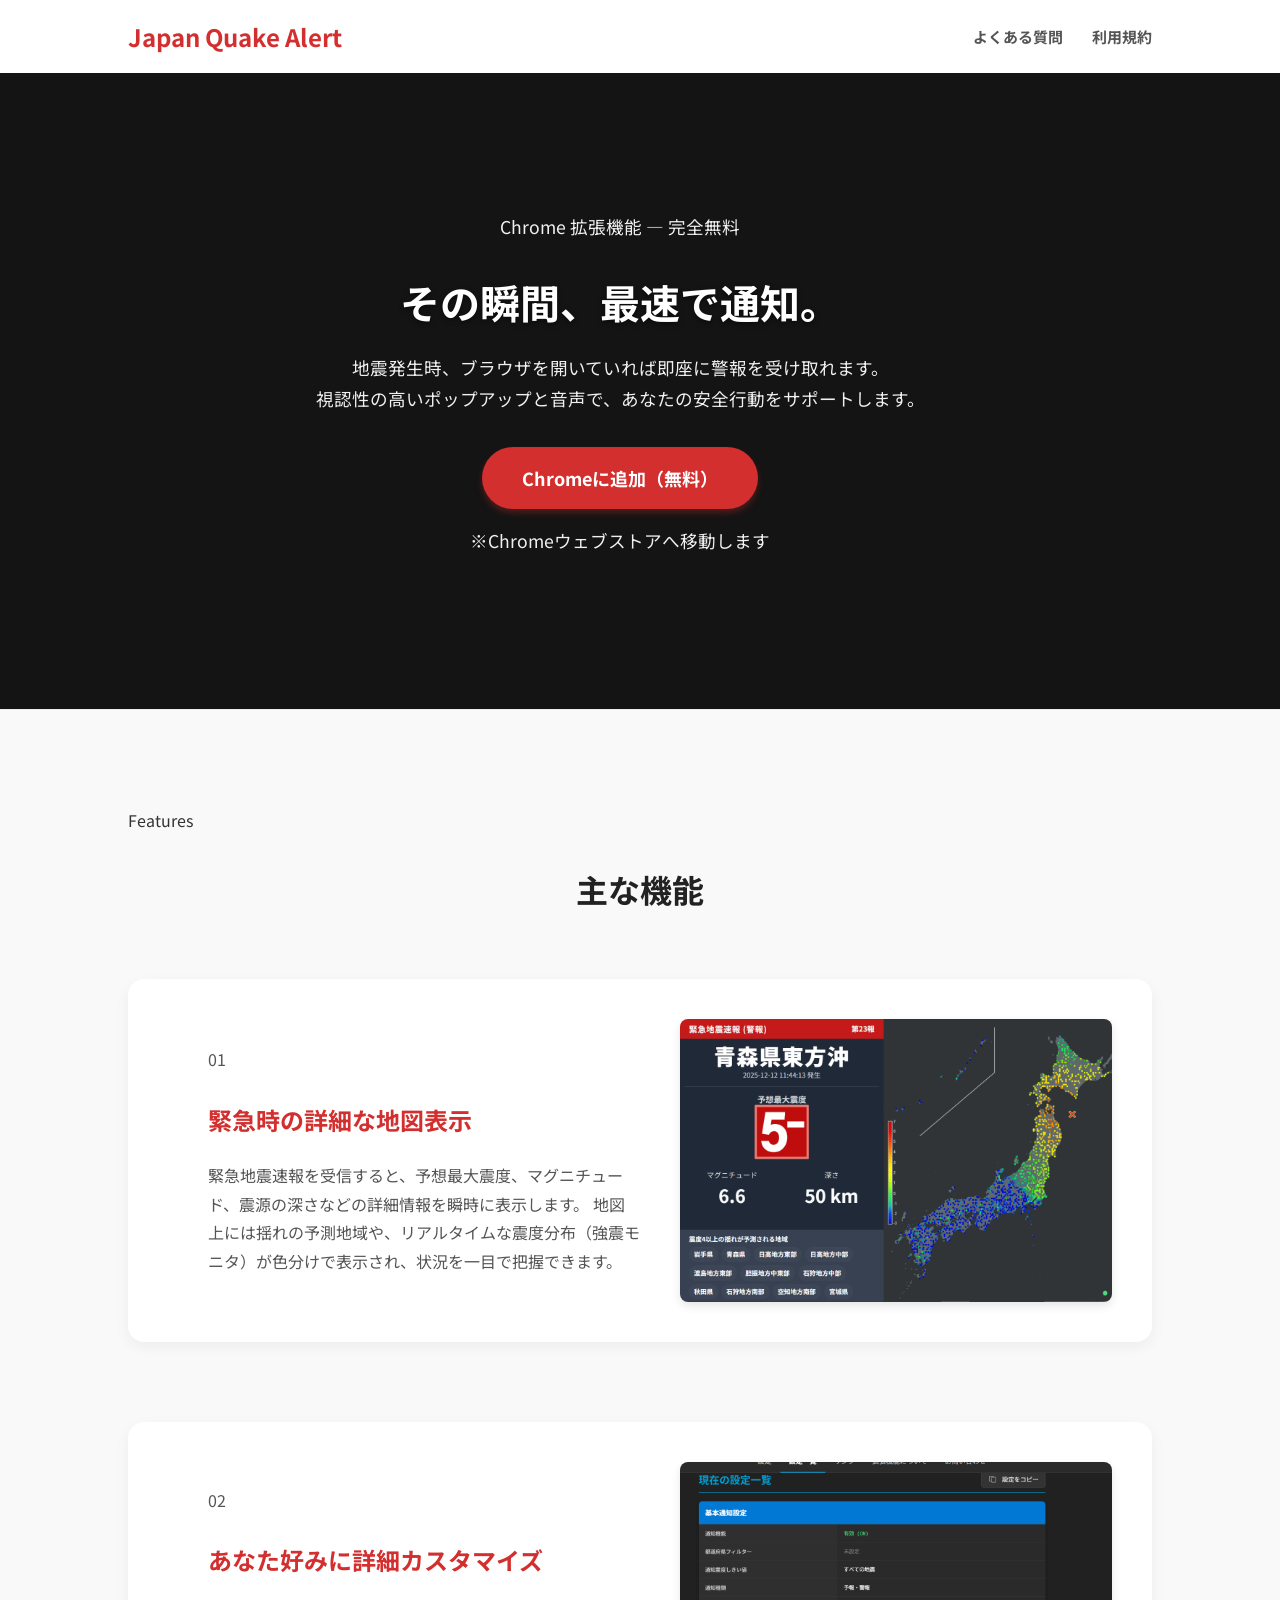
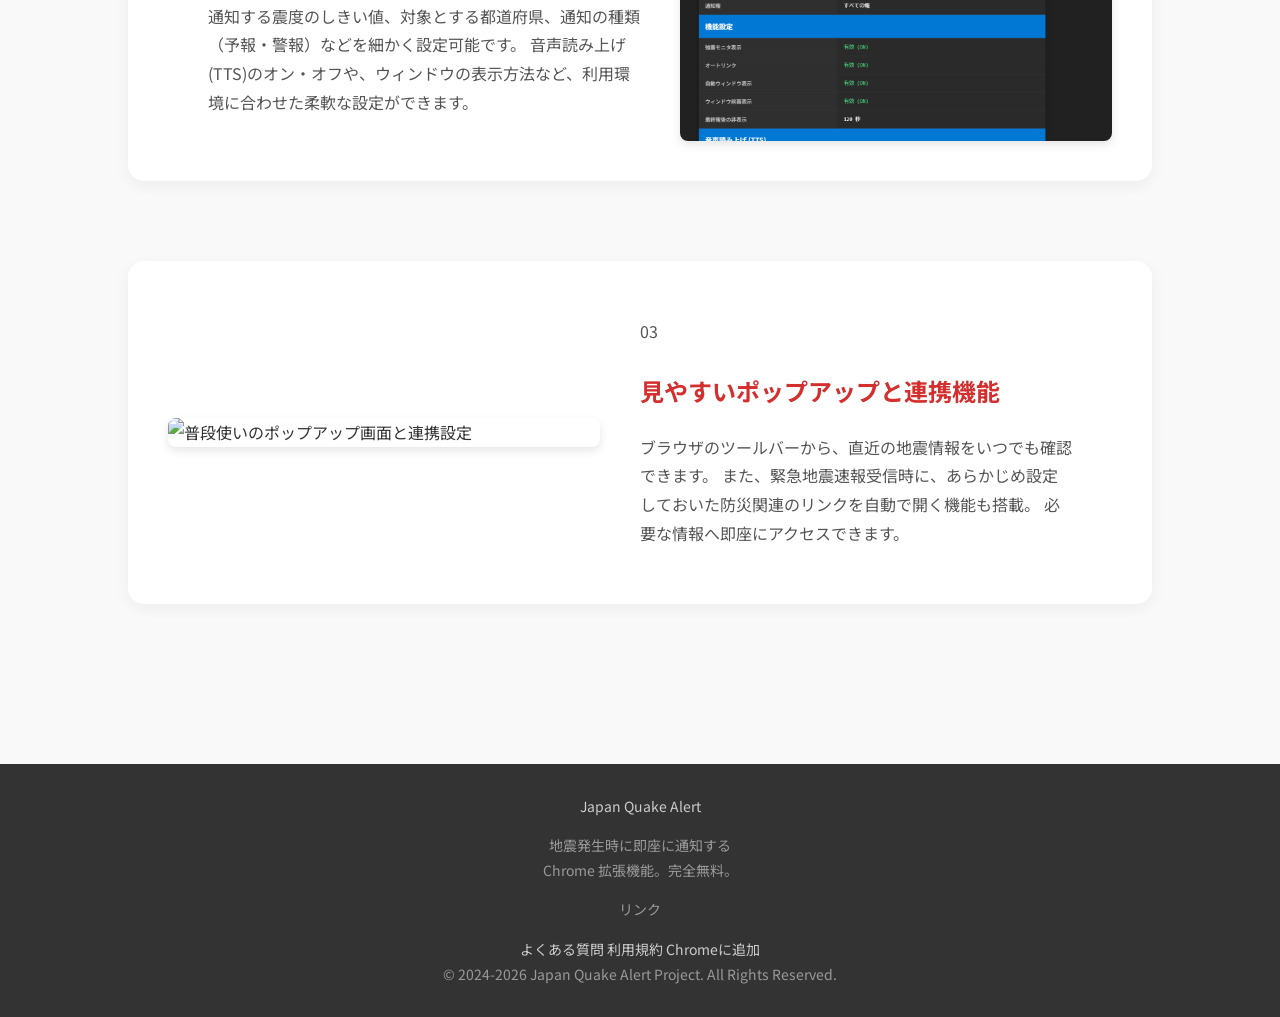
==== index.html @ 2f14e23c "index.htmlの内容を更新し、スタイルと構造を改善" ====
<!DOCTYPE html>
<html lang="ja">

<head>
    <meta charset="UTF-8">
    <meta name="viewport" content="width=device-width, initial-scale=1.0">
    <title>Japan Quake Alert - chrome拡張機能</title>
    <link rel="stylesheet" href="style.css">
    <link
        href="https://fonts.googleapis.com/css2?family=Inter:wght@400;500;600;700&family=Noto+Sans+JP:wght@400;700&display=swap"
        rel="stylesheet">
</head>

<body>

    <header>
        <div class="container header-container">
            <h1 class="logo"><a href="index.html">Japan Quake Alert</a></h1>
            <nav class="global-nav">
                <a href="faq.html">よくある質問</a>
                <a href="terms.html">利用規約</a>
            </nav>
        </div>
    </header>

    <section class="hero">
        <video class="hero-bg-video" src="data/video/video.mp4" autoplay loop muted playsinline></video>

        <div class="container hero-content">
            <div class="hero-text">
                <p class="hero-eyebrow">Chrome 拡張機能 &mdash; 完全無料</p>
                <h2>その瞬間、最速で通知。</h2>
                <p>地震発生時、ブラウザを開いていれば即座に警報を受け取れます。<br>
                    視認性の高いポップアップと音声で、あなたの安全行動をサポートします。</p>
                <div class="hero-actions">
                    <a href="https://chromewebstore.google.com/detail/japan-quake-alert/eicpbodfpiaimdkjbmbiomgefjflgibj"
                        class="btn-primary" target="_blank" rel="noopener">Chromeに追加（無料）</a>
                    <p class="note">※Chromeウェブストアへ移動します</p>
                </div>
            </div>
        </div>
    </section>
    <section class="features">
        <div class="container">
            <div class="section-header">
                <p class="section-eyebrow">Features</p>
                <h2 class="section-title">主な機能</h2>
            </div>

            <div class="feature-item">
                <div class="feature-text">
                    <p class="feature-number">01</p>
                    <h3>緊急時の詳細な地図表示</h3>
                    <p>緊急地震速報を受信すると、予想最大震度、マグニチュード、震源の深さなどの詳細情報を瞬時に表示します。
                        地図上には揺れの予測地域や、リアルタイムな震度分布（強震モニタ）が色分けで表示され、状況を一目で把握できます。</p>
                </div>
                <div class="feature-image">
                    <img src="data/images/alert_map.png" alt="緊急地震速報の地図表示画面">
                </div>
            </div>

            <div class="feature-item">
                <div class="feature-text">
                    <p class="feature-number">02</p>
                    <h3>あなた好みに詳細カスタマイズ</h3>
                    <p>通知する震度のしきい値、対象とする都道府県、通知の種類（予報・警報）などを細かく設定可能です。
                        音声読み上げ(TTS)のオン・オフや、ウィンドウの表示方法など、利用環境に合わせた柔軟な設定ができます。</p>
                </div>
                <div class="feature-image">
                    <img src="data/images/settings.png" alt="詳細な設定画面">
                </div>
            </div>

            <div class="feature-item feature-reverse">
                <div class="feature-text">
                    <p class="feature-number">03</p>
                    <h3>見やすいポップアップと連携機能</h3>
                    <p>ブラウザのツールバーから、直近の地震情報をいつでも確認できます。 また、緊急地震速報受信時に、あらかじめ設定しておいた防災関連のリンクを自動で開く機能も搭載。
                        必要な情報へ即座にアクセスできます。</p>
                </div>
                <div class="feature-image">
                    <img src="data/images/popup.png" alt="普段使いのポップアップ画面と連携設定">
                </div>
            </div>
        </div>
    </section>

    <footer>
        <div class="container">
            <div class="footer-inner">
                <div class="footer-brand">
                    <a href="index.html" class="footer-logo">Japan Quake Alert</a>
                    <p>地震発生時に即座に通知する<br>Chrome 拡張機能。完全無料。</p>
                </div>
                <div class="footer-nav-group">
                    <p class="footer-nav-title">リンク</p>
                    <a href="faq.html">よくある質問</a>
                    <a href="terms.html">利用規約</a>
                    <a href="https://chromewebstore.google.com/detail/japan-quake-alert/eicpbodfpiaimdkjbmbiomgefjflgibj"
                        target="_blank" rel="noopener">Chromeに追加</a>
                </div>
            </div>
            <div class="footer-bottom">
                &copy; 2024-2026 Japan Quake Alert Project. All Rights Reserved.
            </div>
        </div>
    </footer>

</body>

</html>
---- style.css ----
body {
    font-family: 'Noto Sans JP', sans-serif;
    margin: 0;
    padding: 0;
    color: #333;
    line-height: 1.8;
    background-color: #f9f9f9;
}

.container {
    max-width: 1024px;
    margin: 0 auto;
    padding: 0 20px;
}

img {
    max-width: 100%;
    height: auto;
    display: block;
    border-radius: 8px;
    box-shadow: 0 4px 10px rgba(0,0,0,0.1);
}

header {
    background-color: #fff;
    box-shadow: 0 2px 5px rgba(0,0,0,0.05);
    padding: 15px 0;
}

.header-container {
    display: flex;
    justify-content: space-between;
    align-items: center;
}

.logo a {
    text-decoration: none;
    color: inherit;
}

.global-nav a {
    text-decoration: none;
    color: #555;
    font-weight: bold;
    margin-left: 25px;
    font-size: 15px;
    transition: color 0.3s;
}

.global-nav a:hover {
    color: #d32f2f;
}

@media (max-width: 600px) {
    .header-container {
        flex-direction: column;
    }
    
    .global-nav {
        margin-top: 15px;
    }

    .global-nav a {
        margin: 0 10px;
    }
}

.logo {
    margin: 0;
    font-size: 24px;
    color: #d32f2f;
    font-weight: 700;
}

.hero {
    background-color: #fff;
    padding: 60px 0;
    border-bottom: 1px solid #eee;
}

.hero-content {
    display: flex;
    align-items: center;
    justify-content: space-between;
}

.hero-text {
    flex: 1;
    padding-right: 40px;
}

.hero-image {
    flex: 1;
    text-align: center;
}

.hero-image img {
    max-width: 80%;
    margin: 0 auto;
}

.hero h2 {
    font-size: 40px;
    margin-bottom: 20px;
    line-height: 1.3;
    color: #222;
}

.hero p {
    font-size: 18px;
    margin-bottom: 30px;
    color: #666;
}

.btn-primary {
    background-color: #d32f2f;
    color: #fff;
    padding: 15px 40px;
    text-decoration: none;
    border-radius: 50px;
    font-weight: bold;
    font-size: 18px;
    transition: all 0.3s;
    display: inline-block;
    box-shadow: 0 4px 6px rgba(211, 47, 47, 0.3);
}

.btn-primary:hover {
    background-color: #b71c1c;
    transform: translateY(-2px);
    box-shadow: 0 6px 12px rgba(211, 47, 47, 0.4);
}

.note {
    font-size: 13px;
    margin-top: 15px;
    color: #999;
}

.features {
    padding: 80px 0;
}

.section-title {
    text-align: center;
    font-size: 32px;
    margin-bottom: 60px;
    color: #222;
}

.feature-item {
    display: flex;
    align-items: center;
    justify-content: space-between;
    margin-bottom: 80px;
    background-color: #fff;
    padding: 40px;
    border-radius: 16px;
    box-shadow: 0 5px 15px rgba(0,0,0,0.05);
}

.feature-reverse {
    flex-direction: row-reverse;
}

.feature-text {
    flex: 1;
    padding: 0 40px;
}

.feature-image {
    flex: 1;
}

.feature-text h3 {
    font-size: 24px;
    margin-bottom: 20px;
    color: #d32f2f;
}

.feature-text p {
    font-size: 16px;
    color: #555;
}

footer {
    background-color: #333;
    color: #999;
    text-align: center;
    padding: 30px 0;
    font-size: 14px;
}

footer a {
    color: #ccc;
    text-decoration: none;
    transition: color 0.3s;
}

footer a:hover {
    color: #fff;
}

.hero {
    position: relative;
    overflow: hidden;
    padding: 120px 0;
    color: #fff;
    background-color: #333;
}

.hero-bg-video {
    position: absolute;
    top: 0;
    left: 0;
    width: 100%;
    height: 100%;
    object-fit: cover;
    z-index: 1;
}

.hero::before {
    content: '';
    position: absolute;
    top: 0;
    left: 0;
    width: 100%;
    height: 100%;
    background-color: rgba(0, 0, 0, 0.6);
    backdrop-filter: blur(5px);
    -webkit-backdrop-filter: blur(5px);
    z-index: 2;
}

.hero-content {
    position: relative;
    z-index: 3;
    text-align: center;
}

.hero-text {
    max-width: 800px;
    margin: 0 auto;
}
.hero h2 {
    color: #fff;
    font-size: 2.5rem;
    margin-bottom: 1.5rem;
    text-shadow: 0 2px 5px rgba(0,0,0,0.5);
}
.hero p {
    color: #f0f0f0;
    font-size: 1.1rem;
    margin-bottom: 2rem;
}
.note {
    color: #ccc;
    margin-top: 1rem;
}

.logo a {
    text-decoration: none;
    color: inherit;
}

.page-content {
    max-width: 800px;
    padding: 60px 20px;
    background-color: #fff;
    margin-top: 20px;
    margin-bottom: 20px;
    border-radius: 8px;
    box-shadow: 0 2px 10px rgba(0,0,0,0.05);
}

.page-title {
    text-align: center;
    font-size: 28px;
    margin-bottom: 50px;
    color: #333;
}

.faq-item {
    margin-bottom: 40px;
    border-bottom: 1px solid #eee;
    padding-bottom: 20px;
}

.faq-item:last-child {
    border-bottom: none;
}

.question {
    font-size: 18px;
    color: #d32f2f;
    margin-bottom: 10px;
    display: flex;
    align-items: flex-start;
}

.question::before {
    content: "Q.";
    font-weight: bold;
    margin-right: 10px;
    font-size: 20px;
}

.answer {
    font-size: 16px;
    color: #555;
    line-height: 1.8;
    padding-left: 35px;
}

.btn-center {
    text-align: center;
    margin-top: 40px;
}

.faq-page {
    background-color: #f0f0f0;
}

.terms-content {
    max-width: 800px;
    padding: 60px 20px;
    background-color: #fff;
    margin-top: 20px;
    margin-bottom: 20px;
    border-radius: 8px;
    box-shadow: 0 2px 10px rgba(0,0,0,0.05);
}

.terms-content h1 {
    font-size: 28px;
    border-bottom: 2px solid #ddd;
    padding-bottom: 15px;
    margin-bottom: 30px;
}

.terms-content h2 {
    font-size: 20px;
    margin-top: 40px;
    margin-bottom: 15px;
    border-left: 5px solid #d32f2f;
    padding-left: 10px;
    background-color: #f9f9f9;
    padding: 10px;
}

.terms-content p {
    margin-bottom: 15px;
    text-align: justify;
}

.terms-content ol {
    margin-bottom: 20px;
    padding-left: 20px;
}

.terms-content li {
    margin-bottom: 10px;
}

.terms-page {
    background-color: #f0f0f0;
}

@media (max-width: 768px) {
    .hero-content,
    .feature-item,
    .feature-reverse {
        flex-direction: column;
    }

    .hero-text,
    .feature-text {
        padding: 0;
        margin-bottom: 30px;
        text-align: center;
    }
    
    .hero-image img {
        max-width: 100%;
    }

    .hero h2 {
        font-size: 32px;
    }
    
    .feature-item {
        padding: 30px 20px;
    }

    .feature-text h3 {
        font-size: 22px;
    }
}
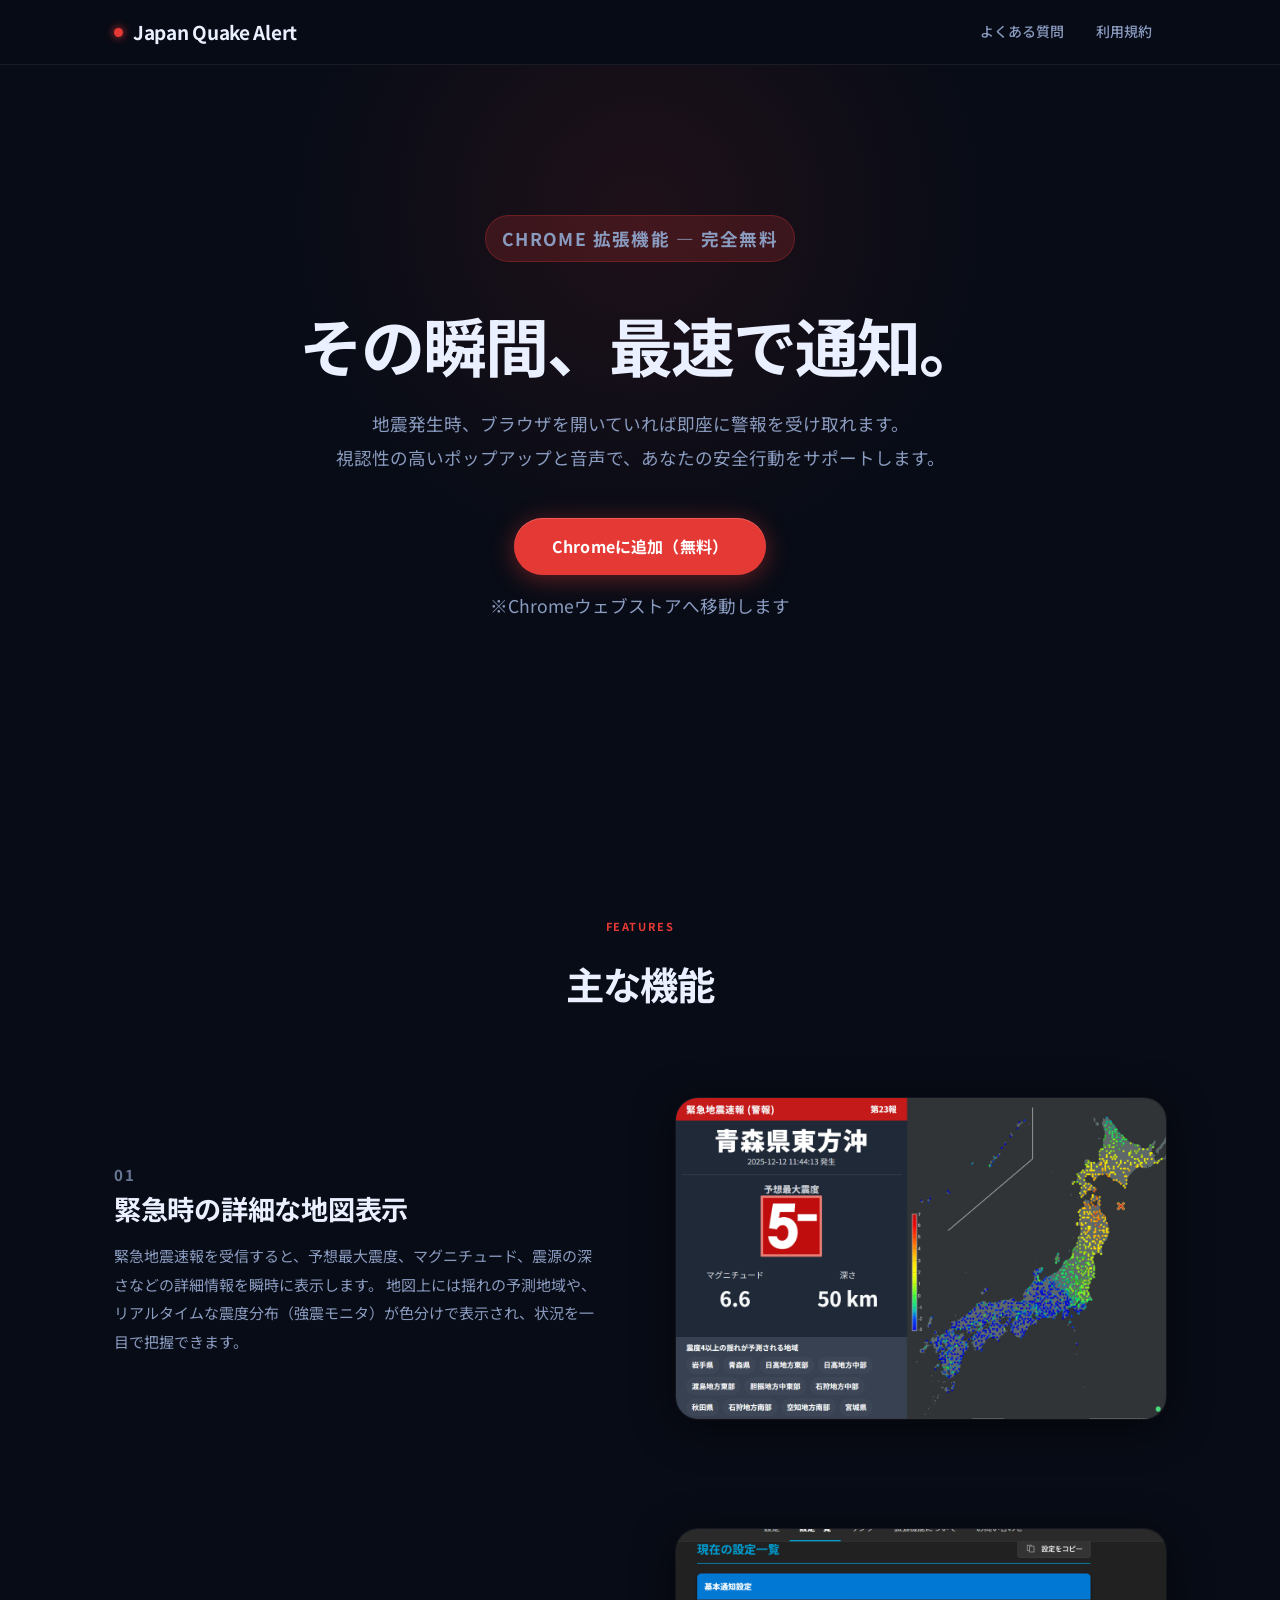
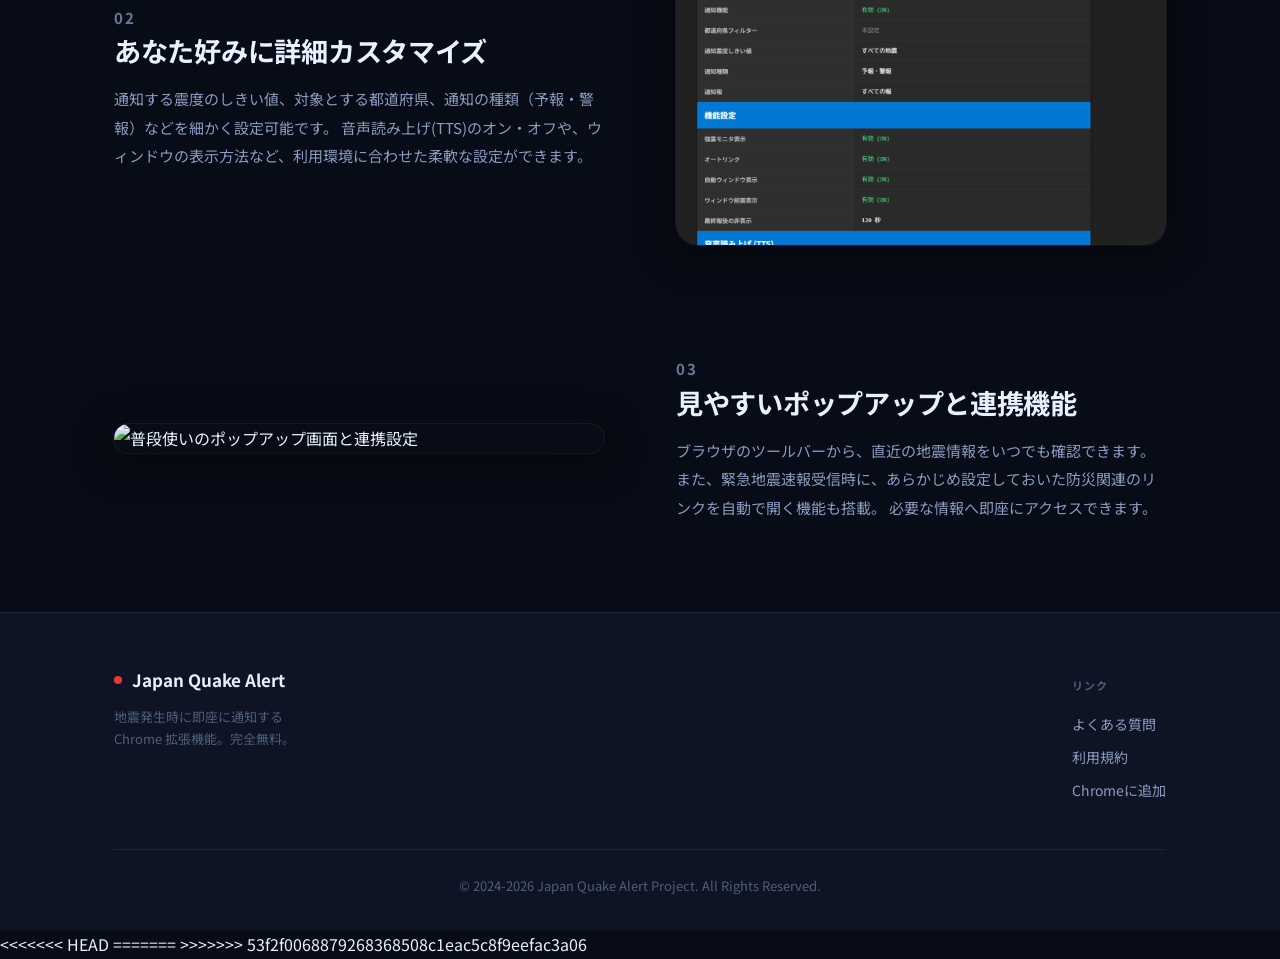
==== commit 473c2080: "googleサイトの検証メタタグをindex.htmlに追加" ====
--- a/index.html
+++ b/index.html
@@ -3,6 +3,7 @@
 
 <head>
     <meta charset="UTF-8">
+    <meta name="google-site-verification" content="g7Us81vJ9sfux8U6ITaGepfihkEfS8GgPoQCUXaQ7qY" />
     <meta name="viewport" content="width=device-width, initial-scale=1.0">
     <title>Japan Quake Alert - chrome拡張機能</title>
     <link rel="stylesheet" href="style.css">
@@ -107,5 +108,9 @@
     </footer>
 
 </body>
+<<<<<<< HEAD
 
-</html>+</html>
+=======
+</html>
+>>>>>>> 53f2f0068879268368508c1eac5c8f9eefac3a06
--- a/style.css
+++ b/style.css
@@ -1,212 +1,139 @@
+/* ===========================
+   CSS Variables
+   =========================== */
+*, *::before, *::after { box-sizing: border-box; }
+
+:root {
+    --c-bg:           #080c16;
+    --c-surface:      #0e1424;
+    --c-surface-2:    #141d30;
+    --c-accent:       #e53935;
+    --c-accent-dark:  #c62828;
+    --c-accent-glow:  rgba(229, 57, 53, 0.18);
+    --c-text-1:       #eaf0ff;
+    --c-text-2:       #8a9bc0;
+    --c-text-3:       #4d5e7a;
+    --c-border:       rgba(255, 255, 255, 0.07);
+    --radius-sm:      8px;
+    --radius-md:      14px;
+    --radius-lg:      22px;
+    --shadow-card:    0 8px 40px rgba(0, 0, 0, 0.55);
+    --ease:           cubic-bezier(0.4, 0, 0.2, 1);
+}
+
+/* ===========================
+   Base
+   =========================== */
 body {
-    font-family: 'Noto Sans JP', sans-serif;
+    font-family: 'Inter', 'Noto Sans JP', sans-serif;
     margin: 0;
     padding: 0;
-    color: #333;
+    color: var(--c-text-1);
     line-height: 1.8;
-    background-color: #f9f9f9;
+    background-color: var(--c-bg);
+    -webkit-font-smoothing: antialiased;
+    -moz-osx-font-smoothing: grayscale;
 }
 
 .container {
-    max-width: 1024px;
+    max-width: 1100px;
     margin: 0 auto;
-    padding: 0 20px;
+    padding: 0 24px;
 }
 
 img {
     max-width: 100%;
     height: auto;
     display: block;
-    border-radius: 8px;
-    box-shadow: 0 4px 10px rgba(0,0,0,0.1);
-}
-
+    border-radius: var(--radius-md);
+}
+
+/* ===========================
+   Header
+   =========================== */
 header {
-    background-color: #fff;
-    box-shadow: 0 2px 5px rgba(0,0,0,0.05);
-    padding: 15px 0;
-}
-
+    position: sticky;
+    top: 0;
+    z-index: 100;
+    background-color: rgba(8, 12, 22, 0.82);
+    backdrop-filter: blur(18px);
+    -webkit-backdrop-filter: blur(18px);
+    border-bottom: 1px solid var(--c-border);
+    padding: 0;
+}
+
+/* ===========================
+   Header (continued)
+   =========================== */
 .header-container {
     display: flex;
     justify-content: space-between;
     align-items: center;
+    height: 64px;
+}
+
+.logo {
+    margin: 0;
+    font-size: 19px;
+    font-weight: 700;
+    letter-spacing: -0.3px;
 }
 
 .logo a {
     text-decoration: none;
-    color: inherit;
+    color: var(--c-text-1);
+    display: flex;
+    align-items: center;
+    gap: 10px;
+}
+
+.logo a::before {
+    content: '';
+    display: inline-block;
+    width: 9px;
+    height: 9px;
+    border-radius: 50%;
+    background-color: var(--c-accent);
+    box-shadow: 0 0 8px var(--c-accent);
+    animation: pulse-dot 2.4s ease-in-out infinite;
+    flex-shrink: 0;
+}
+
+@keyframes pulse-dot {
+    0%, 100% { opacity: 1; transform: scale(1); }
+    50%       { opacity: 0.5; transform: scale(0.75); }
+}
+
+.global-nav {
+    display: flex;
+    align-items: center;
+    gap: 4px;
 }
 
 .global-nav a {
     text-decoration: none;
-    color: #555;
-    font-weight: bold;
-    margin-left: 25px;
-    font-size: 15px;
-    transition: color 0.3s;
+    color: var(--c-text-2);
+    font-weight: 500;
+    font-size: 14px;
+    padding: 6px 14px;
+    border-radius: 6px;
+    transition: all 0.22s var(--ease);
 }
 
 .global-nav a:hover {
-    color: #d32f2f;
-}
-
-@media (max-width: 600px) {
-    .header-container {
-        flex-direction: column;
-    }
-    
-    .global-nav {
-        margin-top: 15px;
-    }
-
-    .global-nav a {
-        margin: 0 10px;
-    }
-}
-
-.logo {
-    margin: 0;
-    font-size: 24px;
-    color: #d32f2f;
-    font-weight: 700;
-}
-
-.hero {
-    background-color: #fff;
-    padding: 60px 0;
-    border-bottom: 1px solid #eee;
-}
-
-.hero-content {
-    display: flex;
-    align-items: center;
-    justify-content: space-between;
-}
-
-.hero-text {
-    flex: 1;
-    padding-right: 40px;
-}
-
-.hero-image {
-    flex: 1;
-    text-align: center;
-}
-
-.hero-image img {
-    max-width: 80%;
-    margin: 0 auto;
-}
-
-.hero h2 {
-    font-size: 40px;
-    margin-bottom: 20px;
-    line-height: 1.3;
-    color: #222;
-}
-
-.hero p {
-    font-size: 18px;
-    margin-bottom: 30px;
-    color: #666;
-}
-
-.btn-primary {
-    background-color: #d32f2f;
-    color: #fff;
-    padding: 15px 40px;
-    text-decoration: none;
-    border-radius: 50px;
-    font-weight: bold;
-    font-size: 18px;
-    transition: all 0.3s;
-    display: inline-block;
-    box-shadow: 0 4px 6px rgba(211, 47, 47, 0.3);
-}
-
-.btn-primary:hover {
-    background-color: #b71c1c;
-    transform: translateY(-2px);
-    box-shadow: 0 6px 12px rgba(211, 47, 47, 0.4);
-}
-
-.note {
-    font-size: 13px;
-    margin-top: 15px;
-    color: #999;
-}
-
-.features {
-    padding: 80px 0;
-}
-
-.section-title {
-    text-align: center;
-    font-size: 32px;
-    margin-bottom: 60px;
-    color: #222;
-}
-
-.feature-item {
-    display: flex;
-    align-items: center;
-    justify-content: space-between;
-    margin-bottom: 80px;
-    background-color: #fff;
-    padding: 40px;
-    border-radius: 16px;
-    box-shadow: 0 5px 15px rgba(0,0,0,0.05);
-}
-
-.feature-reverse {
-    flex-direction: row-reverse;
-}
-
-.feature-text {
-    flex: 1;
-    padding: 0 40px;
-}
-
-.feature-image {
-    flex: 1;
-}
-
-.feature-text h3 {
-    font-size: 24px;
-    margin-bottom: 20px;
-    color: #d32f2f;
-}
-
-.feature-text p {
-    font-size: 16px;
-    color: #555;
-}
-
-footer {
-    background-color: #333;
-    color: #999;
-    text-align: center;
-    padding: 30px 0;
-    font-size: 14px;
-}
-
-footer a {
-    color: #ccc;
-    text-decoration: none;
-    transition: color 0.3s;
-}
-
-footer a:hover {
-    color: #fff;
-}
-
+    color: var(--c-text-1);
+    background-color: rgba(255, 255, 255, 0.07);
+}
+
+/* ===========================
+   Hero
+   =========================== */
 .hero {
     position: relative;
     overflow: hidden;
-    padding: 120px 0;
-    color: #fff;
-    background-color: #333;
+    padding: 150px 0 130px;
+    color: var(--c-text-1);
+    background-color: var(--c-bg);
 }
 
 .hero-bg-video {
@@ -217,19 +144,33 @@
     height: 100%;
     object-fit: cover;
     z-index: 1;
+    opacity: 0.22;
 }
 
 .hero::before {
     content: '';
     position: absolute;
-    top: 0;
-    left: 0;
-    width: 100%;
-    height: 100%;
-    background-color: rgba(0, 0, 0, 0.6);
-    backdrop-filter: blur(5px);
-    -webkit-backdrop-filter: blur(5px);
+    inset: 0;
+    background: linear-gradient(
+        to bottom,
+        rgba(8, 12, 22, 0.35) 0%,
+        rgba(8, 12, 22, 0.60) 55%,
+        rgba(8, 12, 22, 1.00) 100%
+    );
     z-index: 2;
+}
+
+.hero::after {
+    content: '';
+    position: absolute;
+    top: 20%;
+    left: 50%;
+    transform: translate(-50%, -50%);
+    width: 700px;
+    height: 700px;
+    background: radial-gradient(circle, rgba(229, 57, 53, 0.10) 0%, transparent 70%);
+    z-index: 2;
+    pointer-events: none;
 }
 
 .hero-content {
@@ -242,158 +183,430 @@
     max-width: 800px;
     margin: 0 auto;
 }
+
+.hero-eyebrow {
+    display: inline-flex;
+    align-items: center;
+    gap: 8px;
+    background: var(--c-accent-glow);
+    border: 1px solid rgba(229, 57, 53, 0.28);
+    color: #ef9a9a;
+    font-size: 12px;
+    font-weight: 700;
+    letter-spacing: 0.08em;
+    text-transform: uppercase;
+    padding: 6px 16px;
+    border-radius: 100px;
+    margin-bottom: 32px;
+}
+
 .hero h2 {
+    font-size: clamp(2.4rem, 5vw, 4rem);
+    font-weight: 700;
+    line-height: 1.2;
+    letter-spacing: -0.03em;
+    color: var(--c-text-1);
+    margin: 0 0 24px;
+}
+
+.hero p {
+    font-size: 1.1rem;
+    color: var(--c-text-2);
+    margin: 0 0 44px;
+    line-height: 1.9;
+}
+
+.hero-actions {
+    display: flex;
+    flex-direction: column;
+    align-items: center;
+    gap: 14px;
+}
+
+.btn-primary {
+    display: inline-flex;
+    align-items: center;
+    gap: 8px;
+    background: var(--c-accent);
     color: #fff;
-    font-size: 2.5rem;
-    margin-bottom: 1.5rem;
-    text-shadow: 0 2px 5px rgba(0,0,0,0.5);
-}
-.hero p {
-    color: #f0f0f0;
-    font-size: 1.1rem;
-    margin-bottom: 2rem;
-}
+    padding: 14px 38px;
+    text-decoration: none;
+    border-radius: 100px;
+    font-weight: 700;
+    font-size: 16px;
+    letter-spacing: 0.01em;
+    transition: all 0.28s var(--ease);
+    box-shadow: 0 4px 24px rgba(229, 57, 53, 0.42),
+                inset 0 1px 0 rgba(255, 255, 255, 0.18);
+}
+
+.btn-primary:hover {
+    background: var(--c-accent-dark);
+    transform: translateY(-3px);
+    box-shadow: 0 10px 36px rgba(229, 57, 53, 0.55),
+                inset 0 1px 0 rgba(255, 255, 255, 0.18);
+}
+
 .note {
-    color: #ccc;
-    margin-top: 1rem;
-}
-
-.logo a {
+    font-size: 13px;
+    color: var(--c-text-3);
+    margin: 0;
+}
+
+/* ===========================
+   Features
+   =========================== */
+.features {
+    padding: 110px 0 90px;
+    background: var(--c-bg);
+}
+
+.section-header {
+    text-align: center;
+    margin-bottom: 80px;
+}
+
+.section-eyebrow {
+    display: inline-block;
+    font-size: 11px;
+    font-weight: 700;
+    letter-spacing: 0.14em;
+    text-transform: uppercase;
+    color: var(--c-accent);
+    margin-bottom: 12px;
+}
+
+.section-title {
+    font-size: clamp(1.8rem, 3vw, 2.5rem);
+    font-weight: 700;
+    letter-spacing: -0.02em;
+    color: var(--c-text-1);
+    margin: 0;
+}
+
+.feature-item {
+    display: flex;
+    align-items: center;
+    gap: 72px;
+    margin-bottom: 110px;
+}
+
+.feature-item:last-child {
+    margin-bottom: 0;
+}
+
+.feature-reverse {
+    flex-direction: row-reverse;
+}
+
+.feature-text {
+    flex: 1;
+}
+
+.feature-number {
+    font-size: 11px;
+    font-weight: 700;
+    letter-spacing: 0.12em;
+    text-transform: uppercase;
+    color: var(--c-accent);
+    margin-bottom: 16px;
+    opacity: 0.75;
+}
+
+.feature-text h3 {
+    font-size: 1.7rem;
+    font-weight: 700;
+    letter-spacing: -0.01em;
+    color: var(--c-text-1);
+    margin: 0 0 16px;
+    line-height: 1.35;
+}
+
+.feature-text p {
+    font-size: 15px;
+    color: var(--c-text-2);
+    line-height: 1.9;
+    margin: 0;
+}
+
+.feature-image {
+    flex: 1;
+}
+
+.feature-image img {
+    border-radius: var(--radius-lg);
+    box-shadow: var(--shadow-card), 0 0 0 1px var(--c-border);
+    transition: transform 0.38s var(--ease), box-shadow 0.38s var(--ease);
+}
+
+.feature-image img:hover {
+    transform: translateY(-8px) scale(1.01);
+    box-shadow: 0 24px 64px rgba(0, 0, 0, 0.65), 0 0 0 1px rgba(229, 57, 53, 0.2);
+}
+
+/* ===========================
+   Footer
+   =========================== */
+footer {
+    background-color: var(--c-surface);
+    border-top: 1px solid var(--c-border);
+    padding: 52px 0 32px;
+}
+
+.footer-inner {
+    display: flex;
+    justify-content: space-between;
+    align-items: flex-start;
+    gap: 48px;
+    margin-bottom: 44px;
+}
+
+.footer-brand {
+    max-width: 260px;
+}
+
+.footer-logo {
+    font-size: 17px;
+    font-weight: 700;
+    color: var(--c-text-1);
+    display: flex;
+    align-items: center;
+    gap: 10px;
+    margin-bottom: 10px;
     text-decoration: none;
-    color: inherit;
+}
+
+.footer-logo::before {
+    content: '';
+    display: inline-block;
+    width: 8px;
+    height: 8px;
+    border-radius: 50%;
+    background-color: var(--c-accent);
+    flex-shrink: 0;
+}
+
+.footer-brand p {
+    font-size: 13px;
+    color: var(--c-text-3);
+    margin: 0;
+    line-height: 1.7;
+}
+
+.footer-nav-group {
+    display: flex;
+    flex-direction: column;
+    gap: 4px;
+}
+
+.footer-nav-title {
+    font-size: 11px;
+    font-weight: 700;
+    letter-spacing: 0.1em;
+    text-transform: uppercase;
+    color: var(--c-text-3);
+    margin-bottom: 10px;
+}
+
+.footer-nav-group a {
+    color: var(--c-text-2);
+    text-decoration: none;
+    font-size: 14px;
+    transition: color 0.2s;
+    padding: 2px 0;
+}
+
+.footer-nav-group a:hover {
+    color: var(--c-text-1);
+}
+
+.footer-bottom {
+    border-top: 1px solid var(--c-border);
+    padding-top: 24px;
+    font-size: 13px;
+    color: var(--c-text-3);
+    text-align: center;
+}
+
+/* ===========================
+   Inner pages (FAQ / Terms)
+   =========================== */
+.faq-page,
+.terms-page {
+    background-color: var(--c-bg);
+}
+
+.page-hero {
+    background: var(--c-surface);
+    border-bottom: 1px solid var(--c-border);
+    padding: 64px 0 56px;
+    text-align: center;
+}
+
+.page-eyebrow {
+    font-size: 11px;
+    font-weight: 700;
+    letter-spacing: 0.14em;
+    text-transform: uppercase;
+    color: var(--c-accent);
+    margin-bottom: 10px;
+}
+
+.page-title {
+    font-size: clamp(1.7rem, 3vw, 2.3rem);
+    font-weight: 700;
+    letter-spacing: -0.02em;
+    color: var(--c-text-1);
+    margin: 0;
 }
 
 .page-content {
-    max-width: 800px;
-    padding: 60px 20px;
-    background-color: #fff;
-    margin-top: 20px;
-    margin-bottom: 20px;
-    border-radius: 8px;
-    box-shadow: 0 2px 10px rgba(0,0,0,0.05);
-}
-
-.page-title {
-    text-align: center;
-    font-size: 28px;
-    margin-bottom: 50px;
-    color: #333;
+    max-width: 760px;
+    margin: 0 auto;
+    padding: 72px 24px 88px;
+}
+
+/* FAQ */
+.faq-list {
+    display: flex;
+    flex-direction: column;
 }
 
 .faq-item {
-    margin-bottom: 40px;
-    border-bottom: 1px solid #eee;
-    padding-bottom: 20px;
-}
-
-.faq-item:last-child {
-    border-bottom: none;
+    border-top: 1px solid var(--c-border);
+    padding: 30px 0;
+}
+
+.faq-item:last-of-type {
+    border-bottom: 1px solid var(--c-border);
 }
 
 .question {
-    font-size: 18px;
-    color: #d32f2f;
-    margin-bottom: 10px;
+    font-size: 16px;
+    font-weight: 600;
+    color: var(--c-text-1);
+    margin: 0 0 12px;
     display: flex;
     align-items: flex-start;
+    gap: 14px;
+    line-height: 1.55;
 }
 
 .question::before {
-    content: "Q.";
-    font-weight: bold;
-    margin-right: 10px;
-    font-size: 20px;
+    content: "Q";
+    flex-shrink: 0;
+    display: inline-flex;
+    align-items: center;
+    justify-content: center;
+    width: 26px;
+    height: 26px;
+    background: var(--c-accent);
+    color: #fff;
+    border-radius: 7px;
+    font-size: 12px;
+    font-weight: 700;
+    margin-top: 2px;
 }
 
 .answer {
-    font-size: 16px;
-    color: #555;
-    line-height: 1.8;
-    padding-left: 35px;
+    font-size: 15px;
+    color: var(--c-text-2);
+    line-height: 1.9;
+    padding-left: 40px;
+    margin: 0;
 }
 
 .btn-center {
     text-align: center;
-    margin-top: 40px;
-}
-
-.faq-page {
-    background-color: #f0f0f0;
-}
-
+    margin-top: 64px;
+}
+
+/* Terms */
 .terms-content {
-    max-width: 800px;
-    padding: 60px 20px;
-    background-color: #fff;
-    margin-top: 20px;
-    margin-bottom: 20px;
-    border-radius: 8px;
-    box-shadow: 0 2px 10px rgba(0,0,0,0.05);
+    max-width: 760px;
+    margin: 0 auto;
+    padding: 72px 24px 88px;
 }
 
 .terms-content h1 {
-    font-size: 28px;
-    border-bottom: 2px solid #ddd;
-    padding-bottom: 15px;
-    margin-bottom: 30px;
+    font-size: 1.9rem;
+    font-weight: 700;
+    letter-spacing: -0.02em;
+    color: var(--c-text-1);
+    margin: 0 0 48px;
+    padding-bottom: 24px;
+    border-bottom: 1px solid var(--c-border);
 }
 
 .terms-content h2 {
-    font-size: 20px;
-    margin-top: 40px;
-    margin-bottom: 15px;
-    border-left: 5px solid #d32f2f;
-    padding-left: 10px;
-    background-color: #f9f9f9;
-    padding: 10px;
+    font-size: 16px;
+    font-weight: 700;
+    color: var(--c-text-1);
+    margin: 44px 0 14px;
+    padding: 0 0 0 13px;
+    border-left: 3px solid var(--c-accent);
+    background: none;
 }
 
 .terms-content p {
-    margin-bottom: 15px;
+    font-size: 15px;
+    color: var(--c-text-2);
+    margin-bottom: 16px;
     text-align: justify;
+    line-height: 1.9;
 }
 
 .terms-content ol {
     margin-bottom: 20px;
-    padding-left: 20px;
+    padding-left: 22px;
 }
 
 .terms-content li {
+    font-size: 15px;
+    color: var(--c-text-2);
     margin-bottom: 10px;
-}
-
-.terms-page {
-    background-color: #f0f0f0;
-}
-
+    line-height: 1.85;
+}
+
+.terms-content strong {
+    color: var(--c-text-1);
+}
+
+/* ===========================
+   Responsive
+   =========================== */
 @media (max-width: 768px) {
-    .hero-content,
     .feature-item,
     .feature-reverse {
         flex-direction: column;
+        gap: 36px;
     }
 
-    .hero-text,
     .feature-text {
-        padding: 0;
-        margin-bottom: 30px;
         text-align: center;
     }
-    
-    .hero-image img {
-        max-width: 100%;
+
+    .footer-inner {
+        flex-direction: column;
+        gap: 32px;
     }
 
-    .hero h2 {
-        font-size: 32px;
+    .hero {
+        padding: 110px 0 90px;
     }
-    
-    .feature-item {
-        padding: 30px 20px;
+}
+
+@media (max-width: 600px) {
+    .header-container {
+        flex-direction: column;
+        height: auto;
+        padding: 14px 0;
+        gap: 12px;
     }
 
-    .feature-text h3 {
-        font-size: 22px;
+    .global-nav a {
+        font-size: 13px;
+        padding: 5px 10px;
     }
 }
 
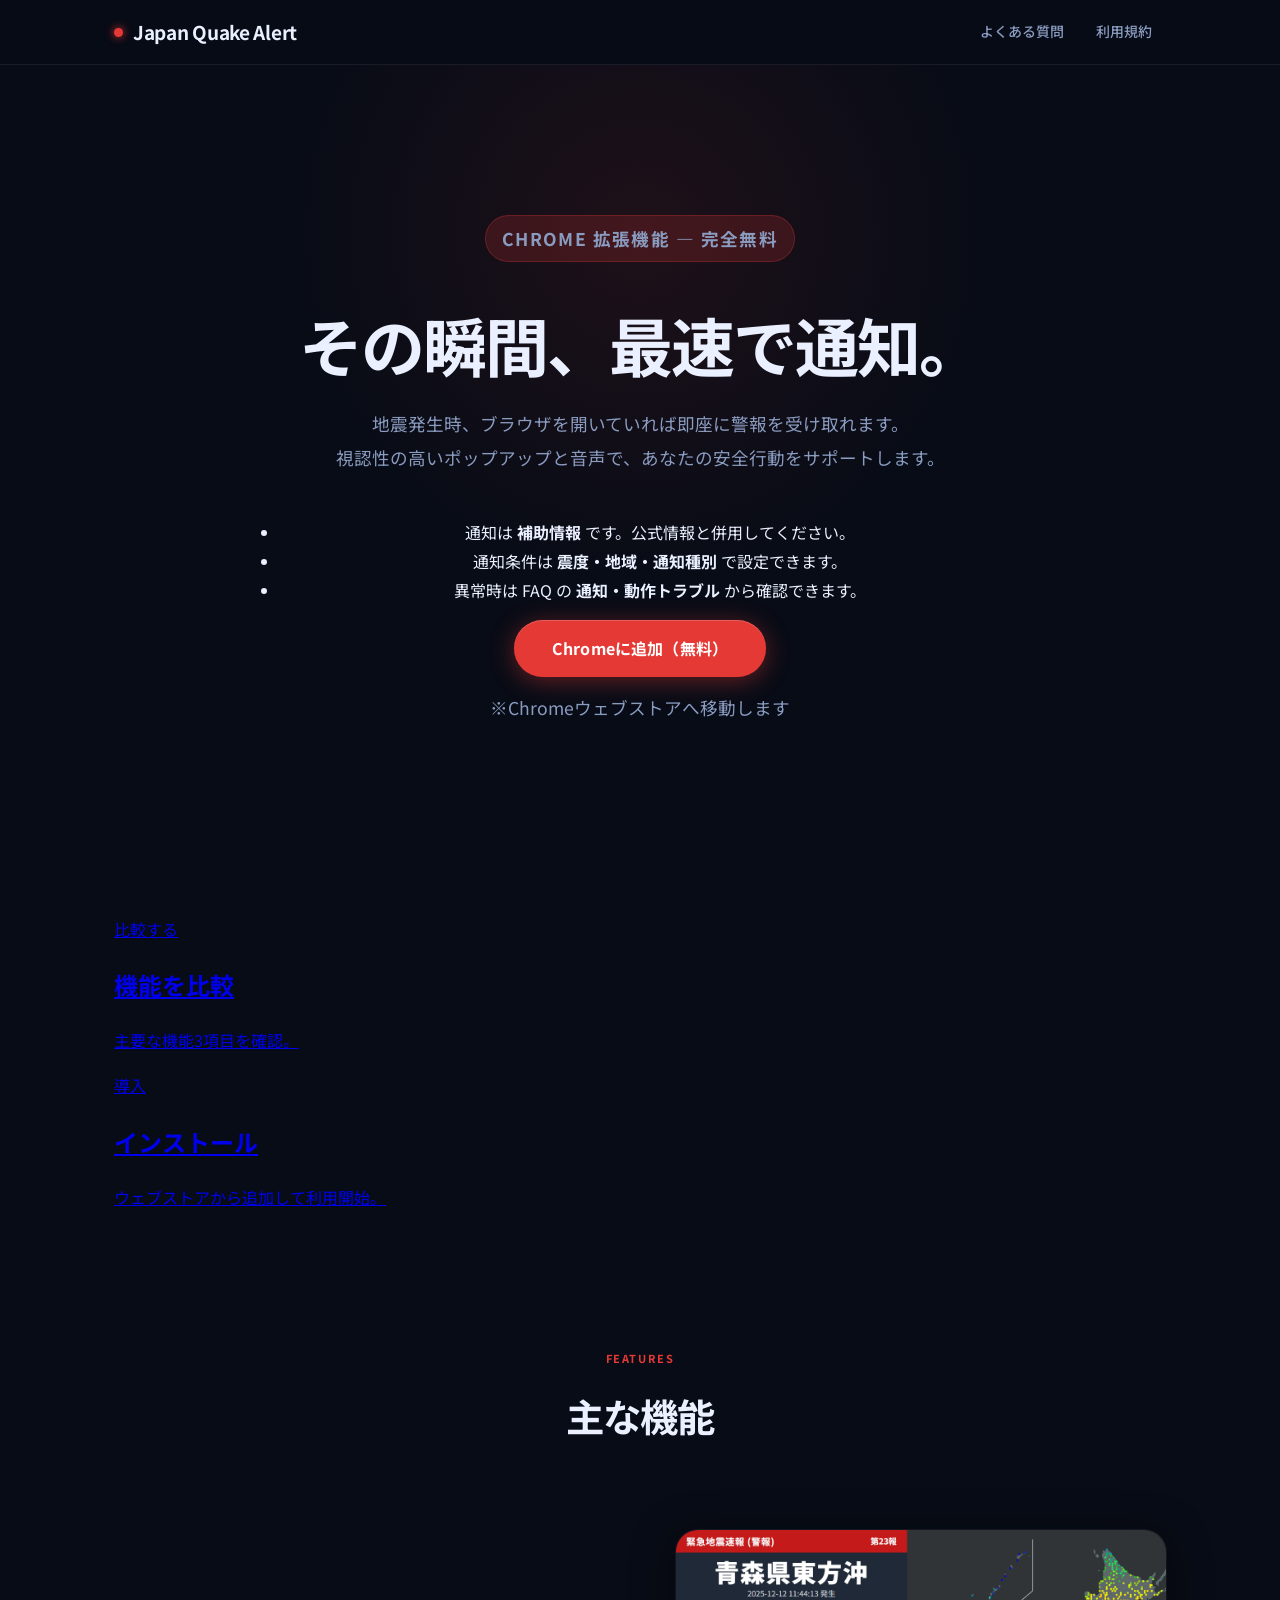
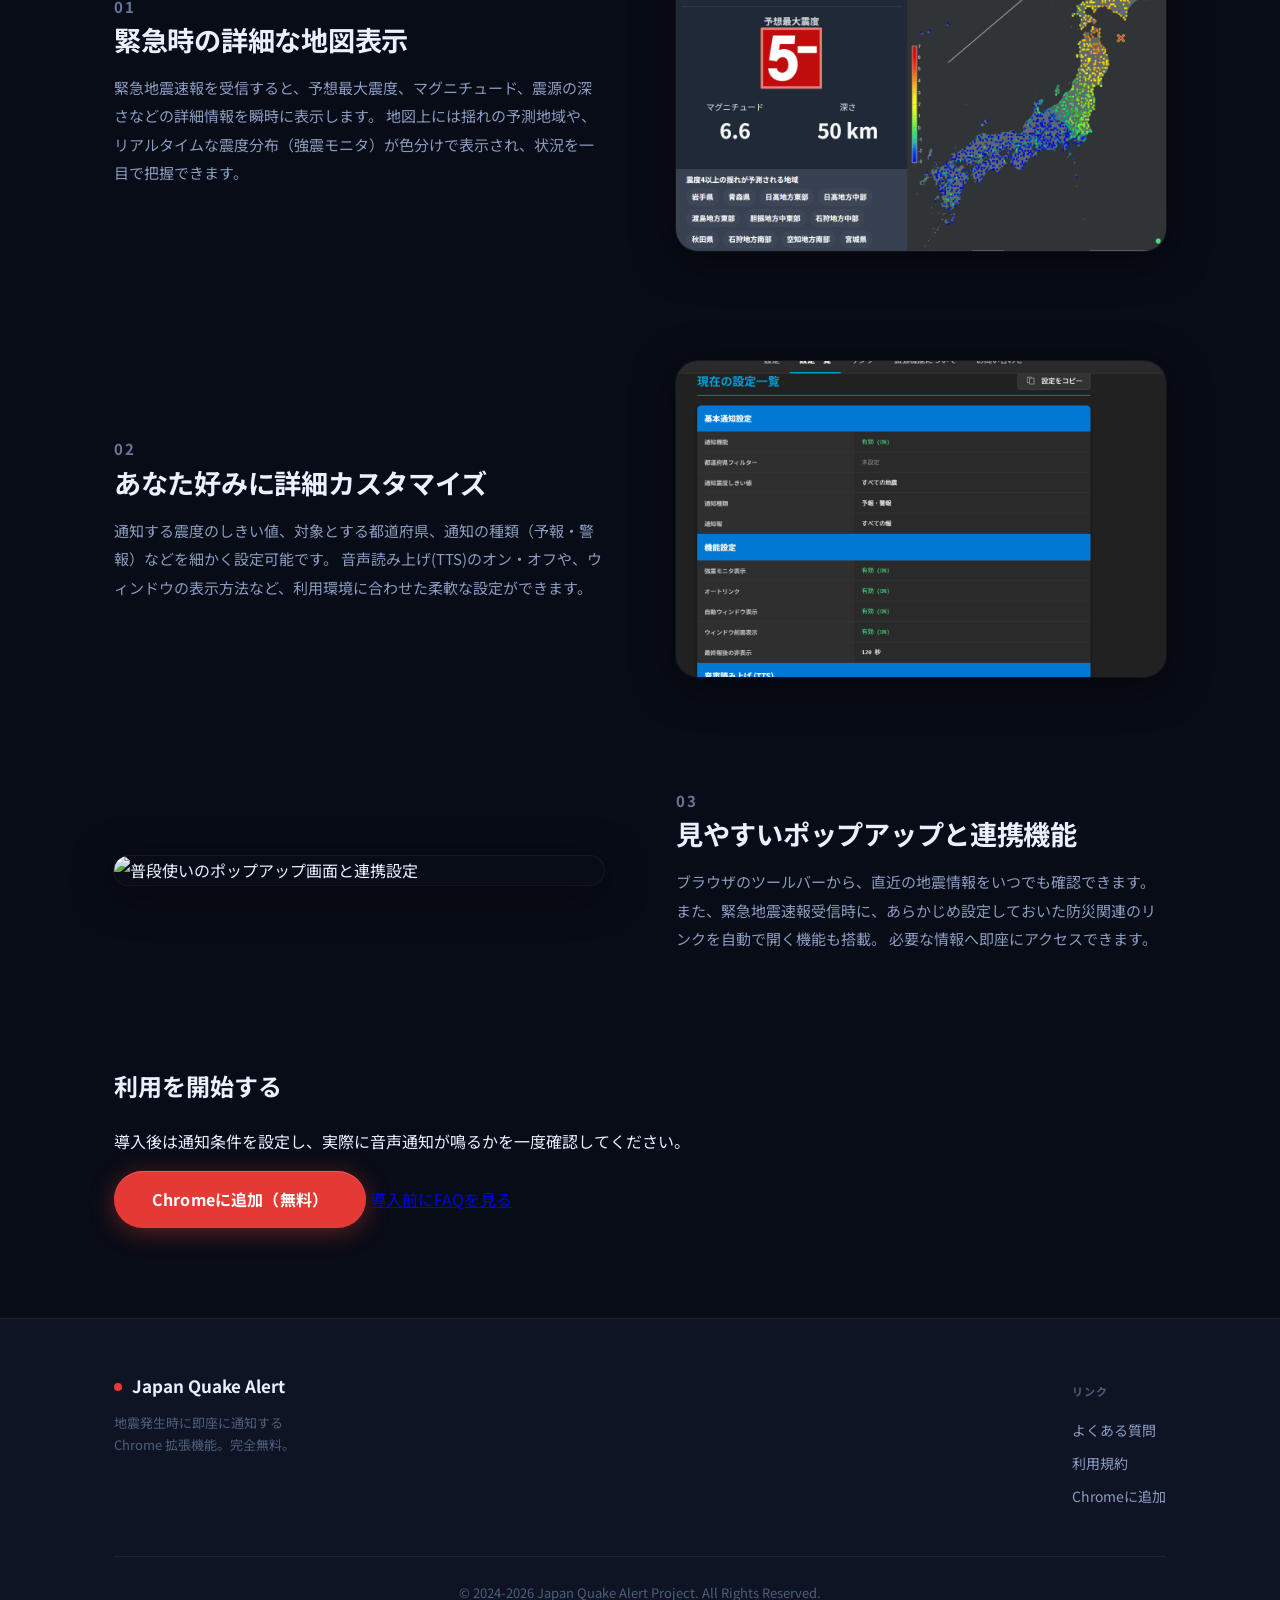
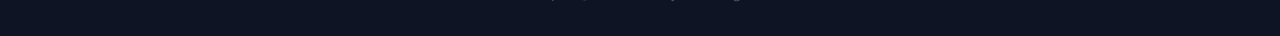
==== commit eb316f75: "ヒーローセクションにキーポイントを追加し、利用導線を明確化。インストールパネルを追加し、全体の構造を改善。" ====
--- a/index.html
+++ b/index.html
@@ -12,7 +12,7 @@
         rel="stylesheet">
 </head>
 
-<body>
+<body class="home-page">
 
     <header>
         <div class="container header-container">
@@ -33,6 +33,11 @@
                 <h2>その瞬間、最速で通知。</h2>
                 <p>地震発生時、ブラウザを開いていれば即座に警報を受け取れます。<br>
                     視認性の高いポップアップと音声で、あなたの安全行動をサポートします。</p>
+                <ul class="hero-keypoints">
+                    <li>通知は <strong>補助情報</strong> です。公式情報と併用してください。</li>
+                    <li>通知条件は <strong>震度・地域・通知種別</strong> で設定できます。</li>
+                    <li>異常時は FAQ の <strong>通知・動作トラブル</strong> から確認できます。</li>
+                </ul>
                 <div class="hero-actions">
                     <a href="https://chromewebstore.google.com/detail/japan-quake-alert/eicpbodfpiaimdkjbmbiomgefjflgibj"
                         class="btn-primary" target="_blank" rel="noopener">Chromeに追加（無料）</a>
@@ -41,7 +46,23 @@
             </div>
         </div>
     </section>
-    <section class="features">
+
+    <section class="flow-strip" aria-label="利用導線">
+        <div class="container flow-strip-inner">
+            <a href="#compare-features" class="flow-item">
+                <p class="flow-step is-state">比較する</p>
+                <h2>機能を比較</h2>
+                <p>主要な機能3項目を確認。</p>
+            </a>
+            <a href="#install-action" class="flow-item">
+                <p class="flow-step is-warning">導入</p>
+                <h2>インストール</h2>
+                <p>ウェブストアから追加して利用開始。</p>
+            </a>
+        </div>
+    </section>
+
+    <section class="features" id="compare-features">
         <div class="container">
             <div class="section-header">
                 <p class="section-eyebrow">Features</p>
@@ -83,6 +104,16 @@
                     <img src="data/images/popup.png" alt="普段使いのポップアップ画面と連携設定">
                 </div>
             </div>
+
+            <div class="install-panel" id="install-action" aria-label="インストール導線">
+                <h2>利用を開始する</h2>
+                <p>導入後は通知条件を設定し、実際に音声通知が鳴るかを一度確認してください。</p>
+                <div class="install-actions">
+                    <a href="https://chromewebstore.google.com/detail/japan-quake-alert/eicpbodfpiaimdkjbmbiomgefjflgibj"
+                        class="btn-primary" target="_blank" rel="noopener">Chromeに追加（無料）</a>
+                    <a href="faq.html" class="btn-secondary">導入前にFAQを見る</a>
+                </div>
+            </div>
         </div>
     </section>
 
@@ -108,9 +139,5 @@
     </footer>
 
 </body>
-<<<<<<< HEAD
 
-</html>
-=======
-</html>
->>>>>>> 53f2f0068879268368508c1eac5c8f9eefac3a06
+</html>
